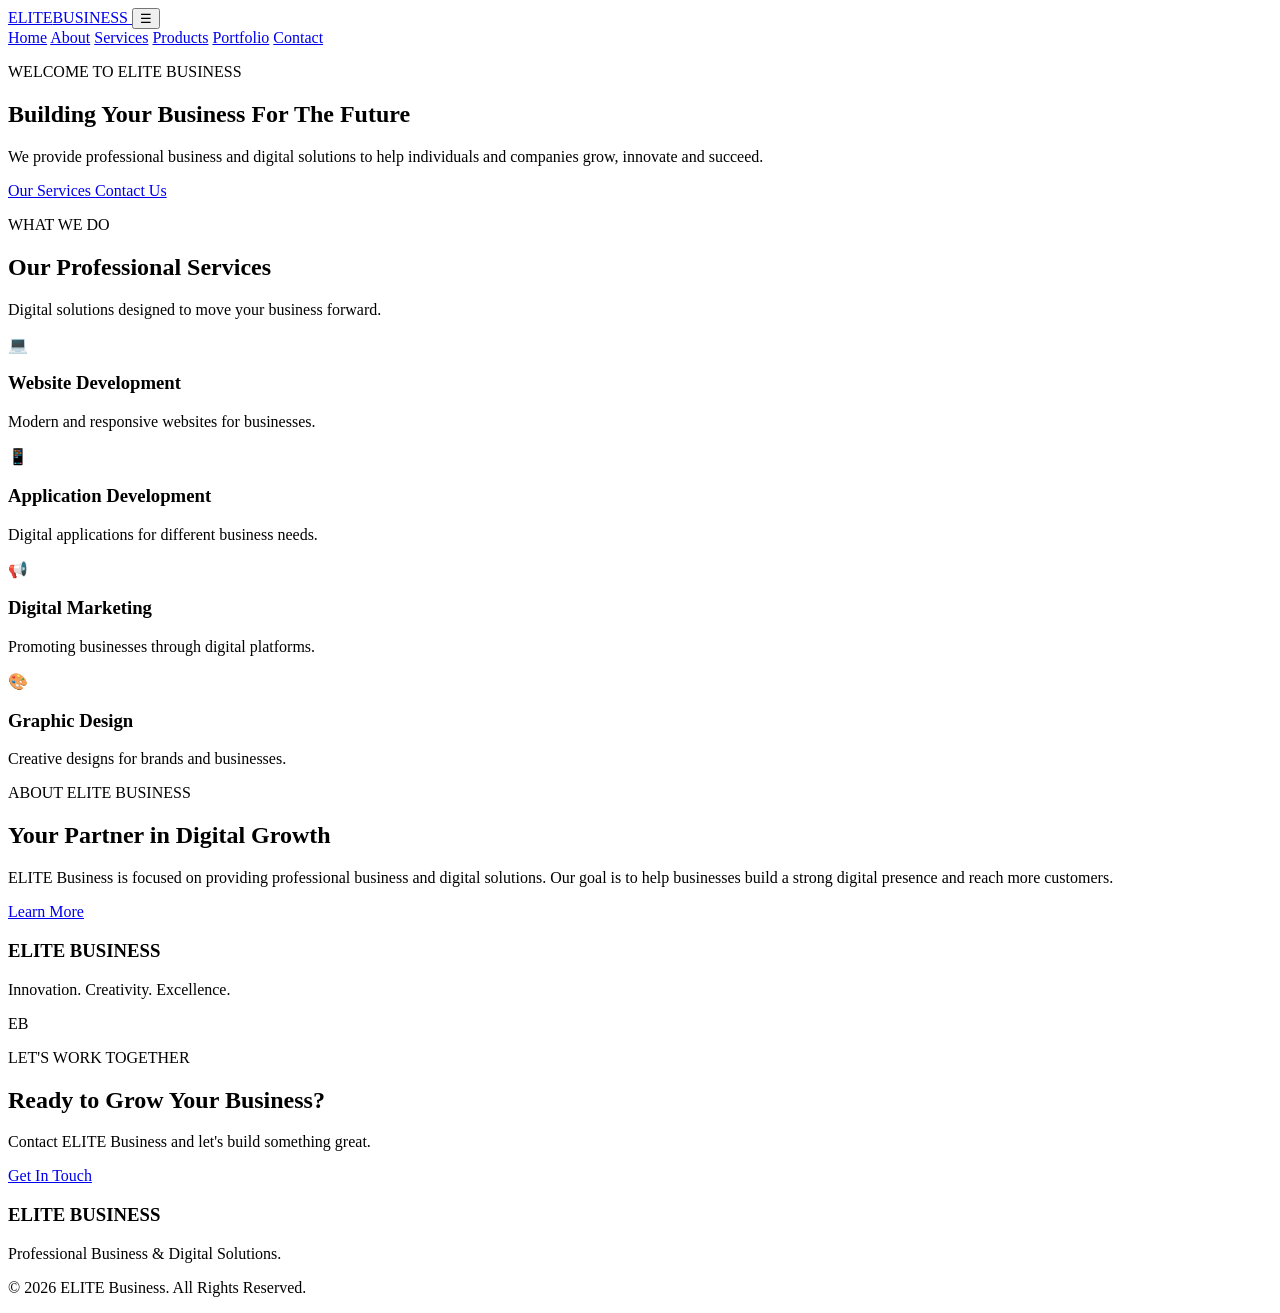
==== index.html @ 4c2c190c "Add files via upload" ====
<!DOCTYPE html>
<html lang="en">
<head>
    <meta charset="UTF-8">
    <meta name="viewport" content="width=device-width, initial-scale=1.0">

    <meta name="description" content="ELITE Business provides professional business and digital solutions in Malawi.">

    
<title>About ELITE Business | Our Company in Malawi</title>
<meta name="description" content="Learn about ELITE Business, our mission, vision and commitment to professional digital and business solutions in Malawi.">


    <link rel="stylesheet" href="css/style.css">
</head>

<body>

    <!-- HEADER -->
    <header class="header">
        <div class="container navbar">
            <a href="index.html" class="logo">
                ELITE<span>BUSINESS</span>
            </a>

            <button class="menu-toggle" id="menuToggle">
                ☰
            </button>

            <nav id="navMenu">
                <a href="index.html">Home</a>
                <a href="about.html">About</a>
                <a href="services.html">Services</a>
                <a href="products.html">Products</a>
                <a href="portfolio.html">Portfolio</a>
                <a href="contact.html">Contact</a>
            </nav>
        </div>
    </header>

    <!-- HERO SECTION -->
    <section class="hero">
        <div class="container hero-content">
            <p class="subtitle">WELCOME TO ELITE BUSINESS</p>

            <h1>
                Building Your Business
                <span>For The Future</span>
            </h1>

            <p class="hero-text">
                We provide professional business and digital
                solutions to help individuals and companies
                grow, innovate and succeed.
            </p>

            <div class="hero-buttons">
                <a href="services.html" class="btn primary-btn">
                    Our Services
                </a>

                <a href="contact.html" class="btn secondary-btn">
                    Contact Us
                </a>
            </div>
        </div>
    </section>

    <!-- SERVICES SECTION -->
    <section class="section">
        <div class="container">
            <div class="section-heading">
                <p class="subtitle">WHAT WE DO</p>
                <h2>Our Professional Services</h2>
                <p>Digital solutions designed to move your business forward.</p>
            </div>

            <div class="service-grid">

                <div class="service-card">
                    <div class="service-icon">💻</div>
                    <h3>Website Development</h3>
                    <p>Modern and responsive websites for businesses.</p>
                </div>

                <div class="service-card">
                    <div class="service-icon">📱</div>
                    <h3>Application Development</h3>
                    <p>Digital applications for different business needs.</p>
                </div>

                <div class="service-card">
                    <div class="service-icon">📢</div>
                    <h3>Digital Marketing</h3>
                    <p>Promoting businesses through digital platforms.</p>
                </div>

                <div class="service-card">
                    <div class="service-icon">🎨</div>
                    <h3>Graphic Design</h3>
                    <p>Creative designs for brands and businesses.</p>
                </div>

            </div>
        </div>
    </section>

    <!-- ABOUT SECTION -->
    <section class="about-section">
        <div class="container about-content">
            <div>
                <p class="subtitle">ABOUT ELITE BUSINESS</p>
                <h2>Your Partner in Digital Growth</h2>

                <p>
                    ELITE Business is focused on providing
                    professional business and digital solutions.
                    Our goal is to help businesses build a strong
                    digital presence and reach more customers.
                </p>

                <a href="about.html" class="btn primary-btn">
                    Learn More
                </a>
            </div>

            <div class="about-box">
                <h3>ELITE BUSINESS</h3>
                <p>Innovation. Creativity. Excellence.</p>
                <div class="about-symbol">EB</div>
            </div>
        </div>
    </section>

    <!-- CONTACT SECTION -->
    <section class="section contact-section">
        <div class="container">
            <p class="subtitle">LET'S WORK TOGETHER</p>
            <h2>Ready to Grow Your Business?</h2>
            <p>Contact ELITE Business and let's build something great.</p>

            <a href="contact.html" class="btn primary-btn">
                Get In Touch
            </a>
        </div>
    </section>

    <!-- FOOTER -->
    <footer class="footer">
        <div class="container">
            <h3>ELITE BUSINESS</h3>
            <p>Professional Business & Digital Solutions.</p>

            <p class="copyright">
                &copy; 2026 ELITE Business. All Rights Reserved.
            </p>
        </div>
    </footer>

    <script src="js/script.js"></script>

</body>
</html>
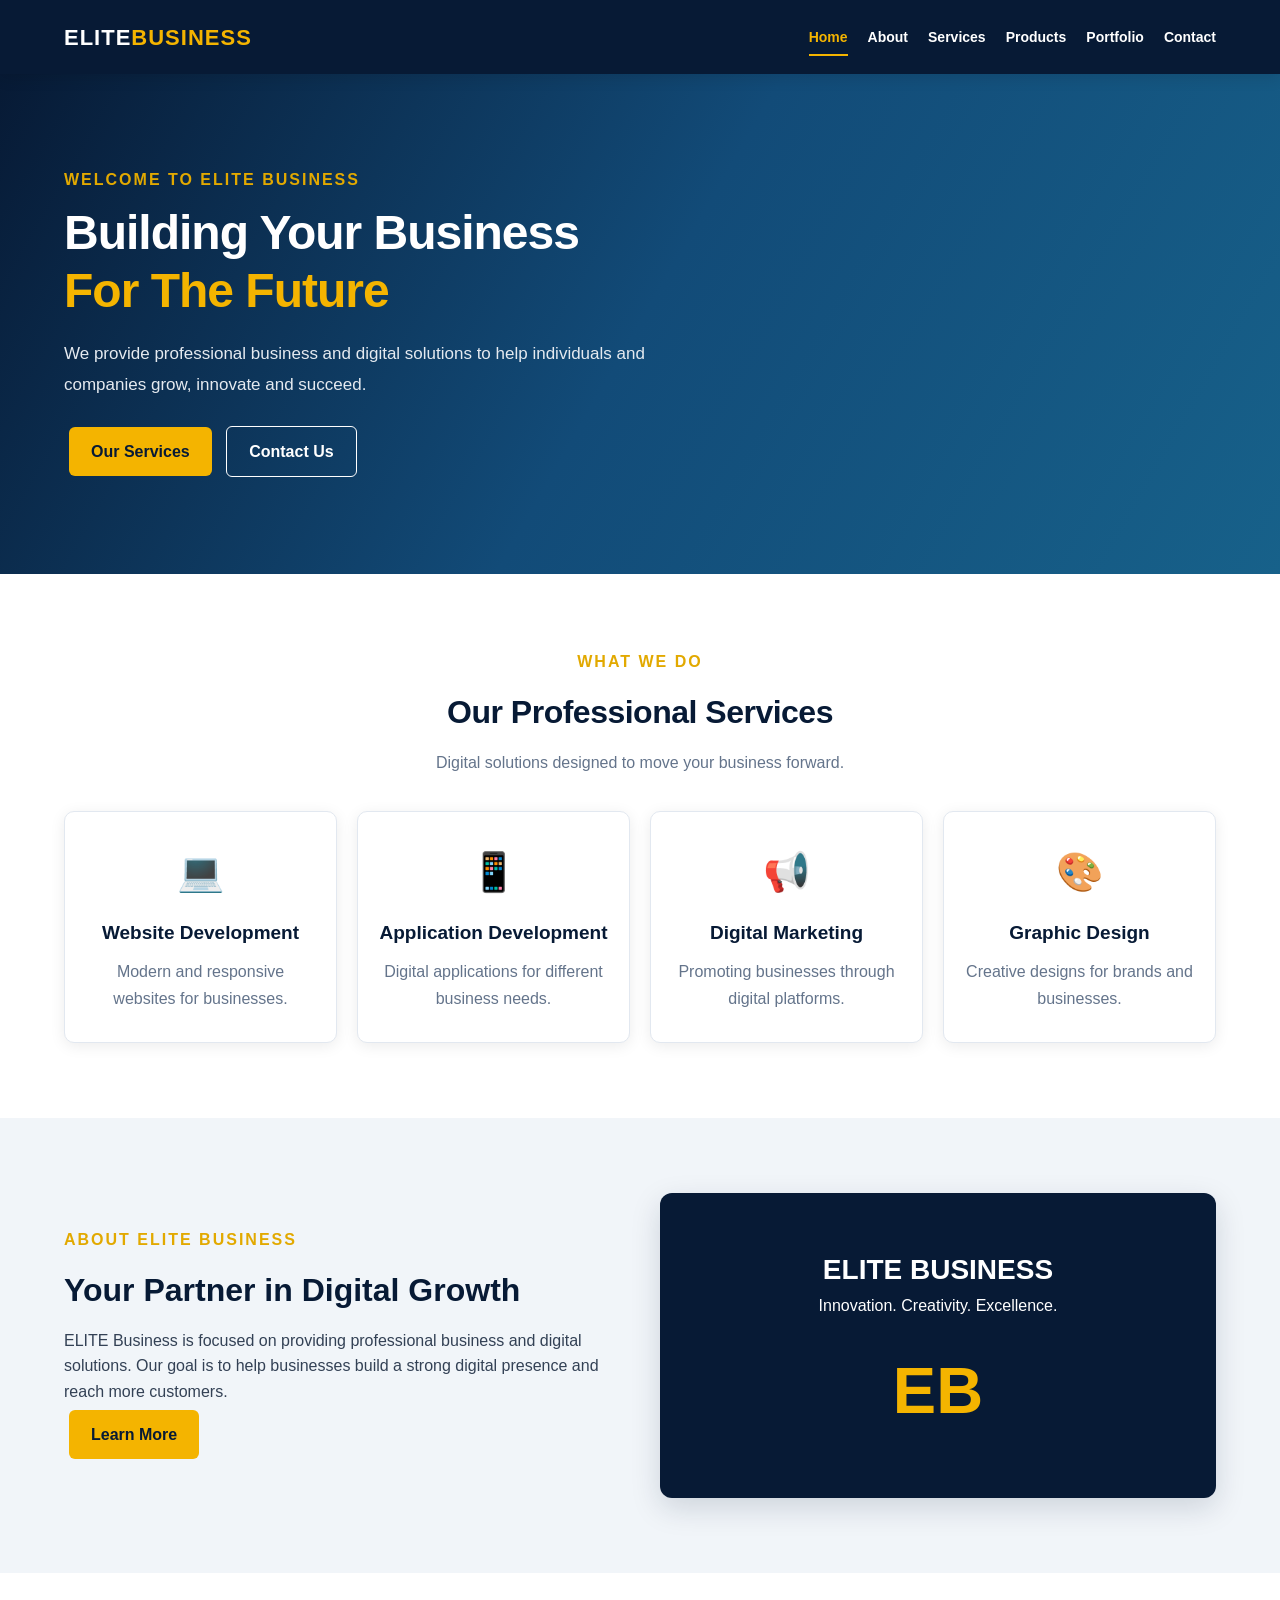
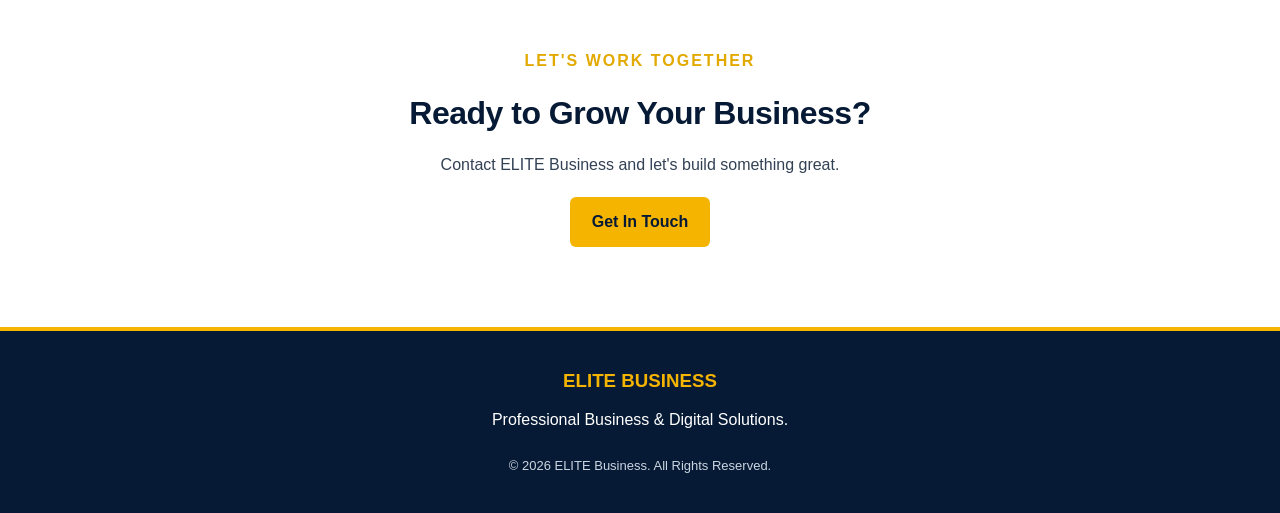
==== commit 04fbfe77: "Add Google site verification meta tag Added Google site verification meta tag for SEO." ====
--- a/index.html
+++ b/index.html
@@ -2,6 +2,7 @@
 <!DOCTYPE html>
 <html lang="en">
 <head>
+    <meta name="google-site-verification" content="8waIuDpvFPuyxGvBpJihMqPhCS1IhETc9zBkpEyNsJ0" />
     <meta charset="UTF-8">
     <meta name="viewport" content="width=device-width, initial-scale=1.0">
 
--- a/css/style.css
+++ b/css/style.css
@@ -0,0 +1,666 @@
+
+/* GENERAL SETTINGS */
+* {
+    margin: 0;
+    padding: 0;
+    box-sizing: border-box;
+}
+
+html {
+    scroll-behavior: smooth;
+}
+
+body {
+    font-family: Arial, sans-serif;
+    color: #222;
+    line-height: 1.6;
+}
+
+.container {
+    width: 90%;
+    max-width: 1200px;
+    margin: auto;
+}
+
+a {
+    text-decoration: none;
+}
+
+/* HEADER */
+.header {
+    background: #071a35;
+    color: white;
+    padding: 18px 0;
+}
+
+.navbar {
+    display: flex;
+    justify-content: space-between;
+    align-items: center;
+}
+
+.logo {
+    color: white;
+    font-size: 22px;
+    font-weight: bold;
+}
+
+.logo span {
+    color: #f4b400;
+}
+
+nav {
+    display: flex;
+    gap: 20px;
+}
+
+nav a {
+    color: white;
+    font-size: 14px;
+}
+
+nav a:hover {
+    color: #f4b400;
+}
+
+.menu-toggle {
+    display: none;
+    background: none;
+    border: none;
+    color: white;
+    font-size: 27px;
+}
+
+/* HERO */
+.hero {
+    min-height: 500px;
+    background: linear-gradient(120deg, #071a35, #124b78);
+    color: white;
+    display: flex;
+    align-items: center;
+    padding: 70px 0;
+}
+
+.hero-content {
+    max-width: 1200px;
+}
+
+.subtitle {
+    color: #e2a900;
+    font-weight: bold;
+    letter-spacing: 2px;
+    margin-bottom: 12px;
+}
+
+.hero h1 {
+    font-size: 48px;
+    line-height: 1.2;
+    max-width: 700px;
+}
+
+.hero h1 span {
+    display: block;
+    color: #f4b400;
+}
+
+.hero-text {
+    max-width: 600px;
+    margin: 20px 0;
+    color: #e5eaf0;
+}
+
+.btn {
+    display: inline-block;
+    padding: 12px 22px;
+    border-radius: 5px;
+    font-weight: bold;
+    margin: 5px;
+}
+
+.primary-btn {
+    background: #f4b400;
+    color: #071a35;
+}
+
+.secondary-btn {
+    border: 1px solid white;
+    color: white;
+}
+
+/* SECTIONS */
+.section {
+    padding: 75px 0;
+    text-align: center;
+}
+
+.section-heading {
+    margin-bottom: 35px;
+}
+
+.section h2,
+.about-section h2 {
+    font-size: 32px;
+    color: #071a35;
+    margin-bottom: 12px;
+}
+
+/* SERVICE CARDS */
+.service-grid {
+    display: grid;
+    grid-template-columns: repeat(4, 1fr);
+    gap: 20px;
+}
+
+.service-card {
+    background: white;
+    padding: 30px 20px;
+    border-radius: 10px;
+    box-shadow: 0 3px 15px rgba(0,0,0,0.08);
+}
+
+.service-icon {
+    font-size: 38px;
+    margin-bottom: 15px;
+}
+
+.service-card h3 {
+    color: #071a35;
+    margin-bottom: 10px;
+}
+
+/* ABOUT */
+.about-section {
+    background: #f1f5f9;
+    padding: 75px 0;
+}
+
+.about-content {
+    display: grid;
+    grid-template-columns: 1fr 1fr;
+    gap: 40px;
+    align-items: center;
+}
+
+.about-box {
+    background: #071a35;
+    color: white;
+    padding: 55px 25px;
+    border-radius: 12px;
+    text-align: center;
+}
+
+.about-box h3 {
+    font-size: 28px;
+}
+
+.about-symbol {
+    font-size: 65px;
+    font-weight: bold;
+    color: #f4b400;
+    margin-top: 20px;
+}
+
+/* CONTACT */
+.contact-section {
+    background: #fff;
+}
+
+.contact-section p {
+    margin-bottom: 15px;
+}
+
+/* FOOTER */
+.footer {
+    background: #071a35;
+    color: white;
+    padding: 35px 0;
+    text-align: center;
+}
+
+.footer h3 {
+    color: #f4b400;
+    margin-bottom: 10px;
+}
+
+.copyright {
+    margin-top: 20px;
+    font-size: 13px;
+    color: #cbd5e1;
+}
+
+/* MOBILE RESPONSIVE */
+@media (max-width: 768px) {
+
+    .navbar {
+        flex-wrap: wrap;
+    }
+
+    .menu-toggle {
+        display: block;
+    }
+
+    nav {
+        display: none;
+        width: 100%;
+        flex-direction: column;
+        padding-top: 20px;
+    }
+
+    nav.active {
+        display: flex;
+    }
+
+    .hero h1 {
+        font-size: 35px;
+    }
+
+    .service-grid {
+        grid-template-columns: 1fr 1fr;
+    }
+
+    .about-content {
+        grid-template-columns: 1fr;
+    }
+}
+
+@media (max-width: 480px) {
+    .service-grid {
+        grid-template-columns: 1fr;
+    }
+
+    .hero h1 {
+        font-size: 30px;
+    }
+
+    .section h2,
+    .about-section h2 {
+        font-size: 26px;
+    }
+}
+
+/* CONTACT PAGE */
+
+.contact-layout {
+    display: grid;
+    grid-template-columns: 1fr 1.5fr;
+    gap: 35px;
+    text-align: left;
+    margin-top: 40px;
+}
+
+.contact-info {
+    background: #071a35;
+    color: white;
+    padding: 30px;
+    border-radius: 10px;
+}
+
+.contact-info h2 {
+    color: #f4b400;
+    margin-bottom: 25px;
+}
+
+.contact-item {
+    margin-bottom: 25px;
+}
+
+.contact-item h3 {
+    color: #f4b400;
+    margin-bottom: 5px;
+}
+
+.contact-form {
+    background: #f1f5f9;
+    padding: 30px;
+    border-radius: 10px;
+}
+
+.contact-form label {
+    display: block;
+    font-weight: bold;
+    margin: 15px 0 7px;
+}
+
+.contact-form input,
+.contact-form select,
+.contact-form textarea {
+    width: 100%;
+    padding: 13px;
+    border: 1px solid #ccc;
+    border-radius: 5px;
+    font-size: 15px;
+    font-family: Arial, sans-serif;
+}
+
+.contact-form textarea {
+    resize: vertical;
+}
+
+.contact-form button {
+    border: none;
+    cursor: pointer;
+    margin-top: 20px;
+}
+
+@media (max-width: 768px) {
+    .contact-layout {
+        grid-template-columns: 1fr;
+    }
+}
+
+/* ADMIN DASHBOARD */
+
+.admin-body {
+    background: #f1f5f9;
+}
+
+.admin-home {
+    color: white;
+    font-weight: bold;
+}
+
+.admin-section {
+    padding: 50px 0;
+}
+
+.admin-heading {
+    margin-bottom: 30px;
+}
+
+.admin-heading h1 {
+    color: #071a35;
+    font-size: 35px;
+}
+
+.admin-stats {
+    display: grid;
+    grid-template-columns: repeat(4, 1fr);
+    gap: 20px;
+    margin-bottom: 40px;
+}
+
+.stat-card {
+    background: white;
+    padding: 25px;
+    border-radius: 10px;
+    box-shadow: 0 3px 12px rgba(0,0,0,0.06);
+}
+
+.stat-card span {
+    font-size: 30px;
+}
+
+.stat-card h3 {
+    color: #071a35;
+    margin-top: 10px;
+    font-size: 25px;
+}
+
+.stat-card p {
+    color: #64748b;
+}
+
+.admin-content {
+    margin-bottom: 35px;
+}
+
+.admin-content h2 {
+    color: #071a35;
+    margin-bottom: 20px;
+}
+
+.admin-grid {
+    display: grid;
+    grid-template-columns: repeat(3, 1fr);
+    gap: 20px;
+}
+
+.admin-card {
+    background: white;
+    padding: 25px;
+    border-radius: 10px;
+    color: #222;
+    box-shadow: 0 3px 12px rgba(0,0,0,0.06);
+    transition: 0.3s;
+}
+
+.admin-card:hover {
+    transform: translateY(-5px);
+}
+
+.admin-card span {
+    font-size: 32px;
+}
+
+.admin-card h3 {
+    color: #071a35;
+    margin: 10px 0;
+}
+
+.admin-card p {
+    color: #64748b;
+}
+
+@media (max-width: 768px) {
+    .admin-stats {
+        grid-template-columns: 1fr 1fr;
+    }
+
+    .admin-grid {
+        grid-template-columns: 1fr 1fr;
+    }
+}
+
+@media (max-width: 480px) {
+    .admin-grid {
+        grid-template-columns: 1fr;
+    }
+
+    .admin-heading h1 {
+        font-size: 28px;
+    }
+}
+
+/* ACTIVE NAVIGATION LINK */
+
+nav a.active {
+    color: #f4b400;
+    font-weight: bold;
+    border-bottom: 2px solid #f4b400;
+    padding-bottom: 5px;
+}
+
+/* NAVIGATION HOVER EFFECT */
+
+nav a {
+    transition: 0.3s ease;
+}
+
+nav a:hover {
+    color: #f4b400;
+}
+
+/* =================================
+   ELITE BUSINESS DESIGN UPGRADE
+================================= */
+
+/* GLOBAL DESIGN */
+
+:root {
+    --primary: #071a35;
+    --secondary: #124b78;
+    --gold: #f4b400;
+    --light: #f1f5f9;
+    --white: #ffffff;
+    --text: #334155;
+}
+
+body {
+    color: var(--text);
+    background: var(--white);
+    font-family: Arial, sans-serif;
+}
+
+/* PROFESSIONAL HEADER */
+
+.header {
+    position: sticky;
+    top: 0;
+    z-index: 1000;
+    box-shadow: 0 3px 15px rgba(0,0,0,0.12);
+}
+
+.logo {
+    letter-spacing: 1px;
+}
+
+nav a {
+    font-weight: 600;
+    padding: 8px 0;
+}
+
+/* BUTTON UPGRADE */
+
+.btn {
+    border-radius: 6px;
+    transition: all 0.3s ease;
+    cursor: pointer;
+}
+
+.primary-btn:hover {
+    background: #d99e00;
+    transform: translateY(-3px);
+    box-shadow: 0 5px 15px rgba(0,0,0,0.15);
+}
+
+.secondary-btn:hover {
+    background: white;
+    color: var(--primary);
+}
+
+/* HERO UPGRADE */
+
+.hero {
+    position: relative;
+    overflow: hidden;
+    background: linear-gradient(
+        120deg,
+        #071a35,
+        #124b78,
+        #17618a
+    );
+}
+
+.hero h1 {
+    letter-spacing: -1px;
+}
+
+.hero-text {
+    font-size: 17px;
+    line-height: 1.8;
+}
+
+/* SECTION HEADINGS */
+
+.section-heading h2,
+.section h2 {
+    font-weight: 800;
+    letter-spacing: -0.5px;
+}
+
+.section-heading > p:last-child {
+    color: #64748b;
+}
+
+/* PROFESSIONAL CARDS */
+
+.service-card,
+.admin-card,
+.stat-card {
+    border: 1px solid #e2e8f0;
+    transition: all 0.3s ease;
+}
+
+.service-card:hover,
+.admin-card:hover {
+    transform: translateY(-7px);
+    box-shadow: 0 12px 25px rgba(7,26,53,0.12);
+}
+
+.service-card h3 {
+    font-size: 19px;
+}
+
+.service-card p {
+    line-height: 1.7;
+    color: #64748b;
+}
+
+/* ABOUT SECTION */
+
+.about-box {
+    box-shadow: 0 10px 30px rgba(7,26,53,0.15);
+}
+
+/* FOOTER UPGRADE */
+
+.footer {
+    border-top: 4px solid var(--gold);
+}
+
+.footer p {
+    line-height: 1.8;
+}
+
+/* FORM UPGRADE */
+
+.contact-form input:focus,
+.contact-form select:focus,
+.contact-form textarea:focus {
+    outline: 2px solid var(--secondary);
+    border-color: var(--secondary);
+}
+
+/* RESPONSIVE DESIGN */
+
+@media (max-width: 768px) {
+
+    .header {
+        padding: 15px 0;
+    }
+
+    .hero {
+        min-height: 430px;
+    }
+
+    .hero-text {
+        font-size: 15px;
+    }
+
+    .section {
+        padding: 55px 0;
+    }
+
+    .btn {
+        padding: 12px 18px;
+    }
+}
+
+@media (max-width: 480px) {
+
+    .logo {
+        font-size: 19px;
+    }
+
+    .hero h1 {
+        font-size: 30px;
+    }
+
+    .subtitle {
+        font-size: 12px;
+    }
+
+    .service-card {
+        padding: 25px 15px;
+    }
+}
